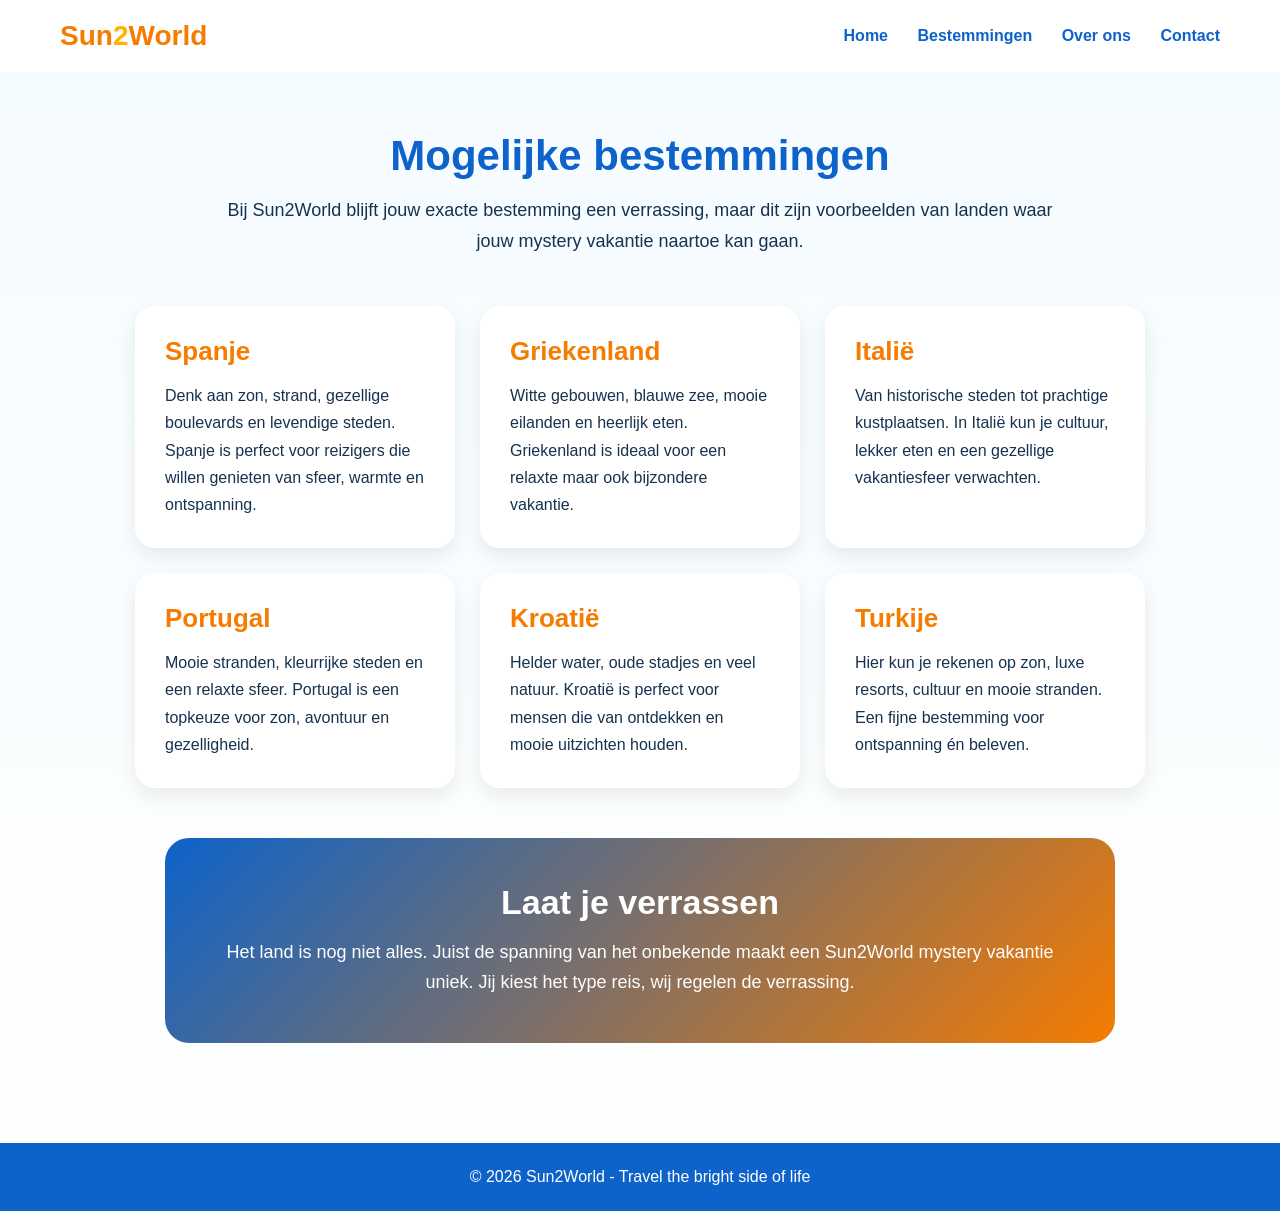
==== bestemmingen.html @ 2010b4ba "Add files via upload" ====
<!DOCTYPE html>
<html lang="nl">
<head>
  <meta charset="UTF-8" />
  <meta name="viewport" content="width=device-width, initial-scale=1.0" />
  <title>Sun2World - Bestemmingen</title>
  <link rel="stylesheet" href="../css/bestemmingen.css" />
</head>
<body>
  <header class="navbar">
    <div class="logo">Sun<span>2</span>World</div>
    <nav>
      <a href="main.html">Home</a>
      <a href="bestemmingen.html">Bestemmingen</a>
      <a href="overons.html">Over ons</a>
      <a href="contact.html">Contact</a>
    </nav>
  </header>

  <main class="destinations-page">
    <section class="destinations-hero">
      <h1>Mogelijke bestemmingen</h1>
      <p>
        Bij Sun2World blijft jouw exacte bestemming een verrassing, maar dit zijn
        voorbeelden van landen waar jouw mystery vakantie naartoe kan gaan.
      </p>
    </section>

    <section class="destinations-grid">
      <div class="destination-card">
        <h2>Spanje</h2>
        <p>
          Denk aan zon, strand, gezellige boulevards en levendige steden. Spanje is
          perfect voor reizigers die willen genieten van sfeer, warmte en ontspanning.
        </p>
      </div>

      <div class="destination-card">
        <h2>Griekenland</h2>
        <p>
          Witte gebouwen, blauwe zee, mooie eilanden en heerlijk eten. Griekenland is
          ideaal voor een relaxte maar ook bijzondere vakantie.
        </p>
      </div>

      <div class="destination-card">
        <h2>Italië</h2>
        <p>
          Van historische steden tot prachtige kustplaatsen. In Italië kun je cultuur,
          lekker eten en een gezellige vakantiesfeer verwachten.
        </p>
      </div>

      <div class="destination-card">
        <h2>Portugal</h2>
        <p>
          Mooie stranden, kleurrijke steden en een relaxte sfeer. Portugal is een topkeuze
          voor zon, avontuur en gezelligheid.
        </p>
      </div>

      <div class="destination-card">
        <h2>Kroatië</h2>
        <p>
          Helder water, oude stadjes en veel natuur. Kroatië is perfect voor mensen die
          van ontdekken en mooie uitzichten houden.
        </p>
      </div>

      <div class="destination-card">
        <h2>Turkije</h2>
        <p>
          Hier kun je rekenen op zon, luxe resorts, cultuur en mooie stranden. Een fijne
          bestemming voor ontspanning én beleven.
        </p>
      </div>
    </section>

    <section class="destinations-banner">
      <h2>Laat je verrassen</h2>
      <p>
        Het land is nog niet alles. Juist de spanning van het onbekende maakt een
        Sun2World mystery vakantie uniek. Jij kiest het type reis, wij regelen de verrassing.
      </p>
    </section>
  </main>

  <footer>
    <p>© 2026 Sun2World - Travel the bright side of life</p>
  </footer>
</body>
</html>
---- css/bestemmingen.css ----
* {
  margin: 0;
  padding: 0;
  box-sizing: border-box;
}

body {
  font-family: Arial, sans-serif;
  background: linear-gradient(to bottom, #f4fbff, #ffffff);
  color: #0b3d91;
}

.contact-page {
  padding: 60px;
}

.navbar {
  display: flex;
  justify-content: space-between;
  align-items: center;
  padding: 20px 60px;
  background: white;
}

.logo {
  font-size: 28px;
  font-weight: bold;
  color: #f57c00;
}

.logo span {
  color: #ffb300;
}

nav a {
  margin-left: 25px;
  text-decoration: none;
  color: #0d63c9;
  font-weight: 600;
  position: relative;
  transition: 0.3s;
}

nav a::after {
  content: "";
  position: absolute;
  width: 0%;
  height: 3px;
  left: 0;
  bottom: -5px;
  background: #ffb300;
  transition: 0.3s;
}

nav a:hover::after {
  width: 100%;
}

.destinations-page {
  padding: 60px;
}

.destinations-hero {
  text-align: center;
  max-width: 850px;
  margin: 0 auto 50px auto;
}

.destinations-hero h1 {
  font-size: 42px;
  color: #0d63c9;
  margin-bottom: 15px;
}

.destinations-hero p {
  font-size: 18px;
  color: #16324f;
  line-height: 1.7;
}

.destinations-grid {
  display: flex;
  justify-content: center;
  gap: 25px;
  flex-wrap: wrap;
  margin-bottom: 50px;
}

.destination-card {
  background: white;
  width: 320px;
  padding: 30px;
  border-radius: 20px;
  box-shadow: 0 8px 20px rgba(0, 0, 0, 0.08);
  transition: 0.3s;
}

.destination-card:hover {
  transform: translateY(-8px);
  box-shadow: 0 15px 30px rgba(13, 99, 201, 0.18);
}

.destination-card h2 {
  color: #f57c00;
  margin-bottom: 15px;
  font-size: 26px;
}

.destination-card p {
  color: #16324f;
  line-height: 1.7;
  font-size: 16px;
}

.destinations-banner {
  max-width: 950px;
  margin: 0 auto;
  background: linear-gradient(135deg, #0d63c9, #f57c00);
  color: white;
  padding: 45px;
  border-radius: 24px;
  text-align: center;
}

.destinations-banner h2 {
  font-size: 34px;
  margin-bottom: 15px;
}

.destinations-banner p {
  font-size: 18px;
  line-height: 1.7;
}

footer {
  text-align: center;
  padding: 25px;
  background: #0d63c9;
  color: white;
  margin-top: 40px;
}
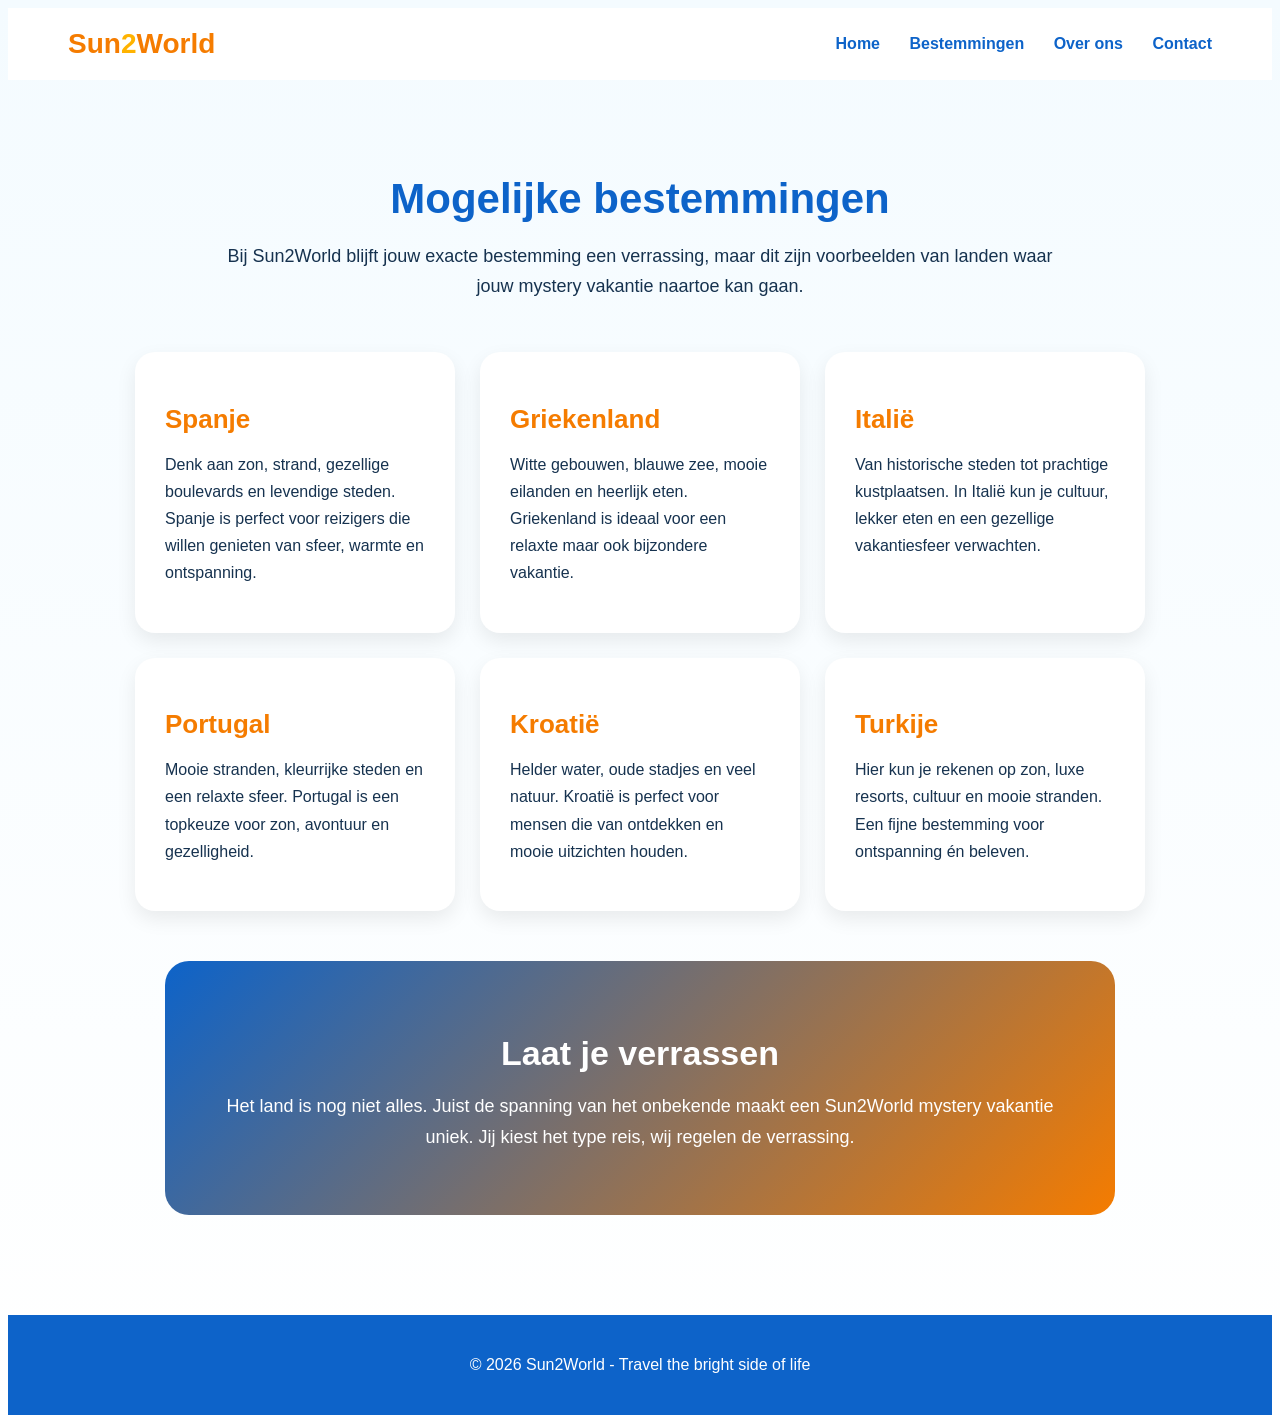
==== commit a34674f2: "Update bestemmingen.html" ====
--- a/bestemmingen.html
+++ b/bestemmingen.html
@@ -4,13 +4,13 @@
   <meta charset="UTF-8" />
   <meta name="viewport" content="width=device-width, initial-scale=1.0" />
   <title>Sun2World - Bestemmingen</title>
-  <link rel="stylesheet" href="../css/bestemmingen.css" />
+  <link rel="stylesheet" href="css/bestemmingen.css" />
 </head>
 <body>
   <header class="navbar">
     <div class="logo">Sun<span>2</span>World</div>
     <nav>
-      <a href="main.html">Home</a>
+      <a href="index.html">Home</a>
       <a href="bestemmingen.html">Bestemmingen</a>
       <a href="overons.html">Over ons</a>
       <a href="contact.html">Contact</a>
@@ -89,4 +89,4 @@
     <p>© 2026 Sun2World - Travel the bright side of life</p>
   </footer>
 </body>
-</html>+</html>
--- a/css/bestemmingen.css
+++ b/css/bestemmingen.css
@@ -1,7 +1,26 @@
 * {
-  margin: 0;
-  padding: 0;
   box-sizing: border-box;
+}
+
+img {
+  max-width: 100%;
+  height: auto;
+}
+
+.container {
+  width: 90%;
+  max-width: 1200px;
+  margin: 0 auto;
+}
+
+@media (max-width: 768px) {
+  .row {
+    flex-direction: column;
+  }
+
+  h1 {
+    font-size: 28px;
+  }
 }
 
 body {
@@ -138,4 +157,4 @@
   background: #0d63c9;
   color: white;
   margin-top: 40px;
-}+}
